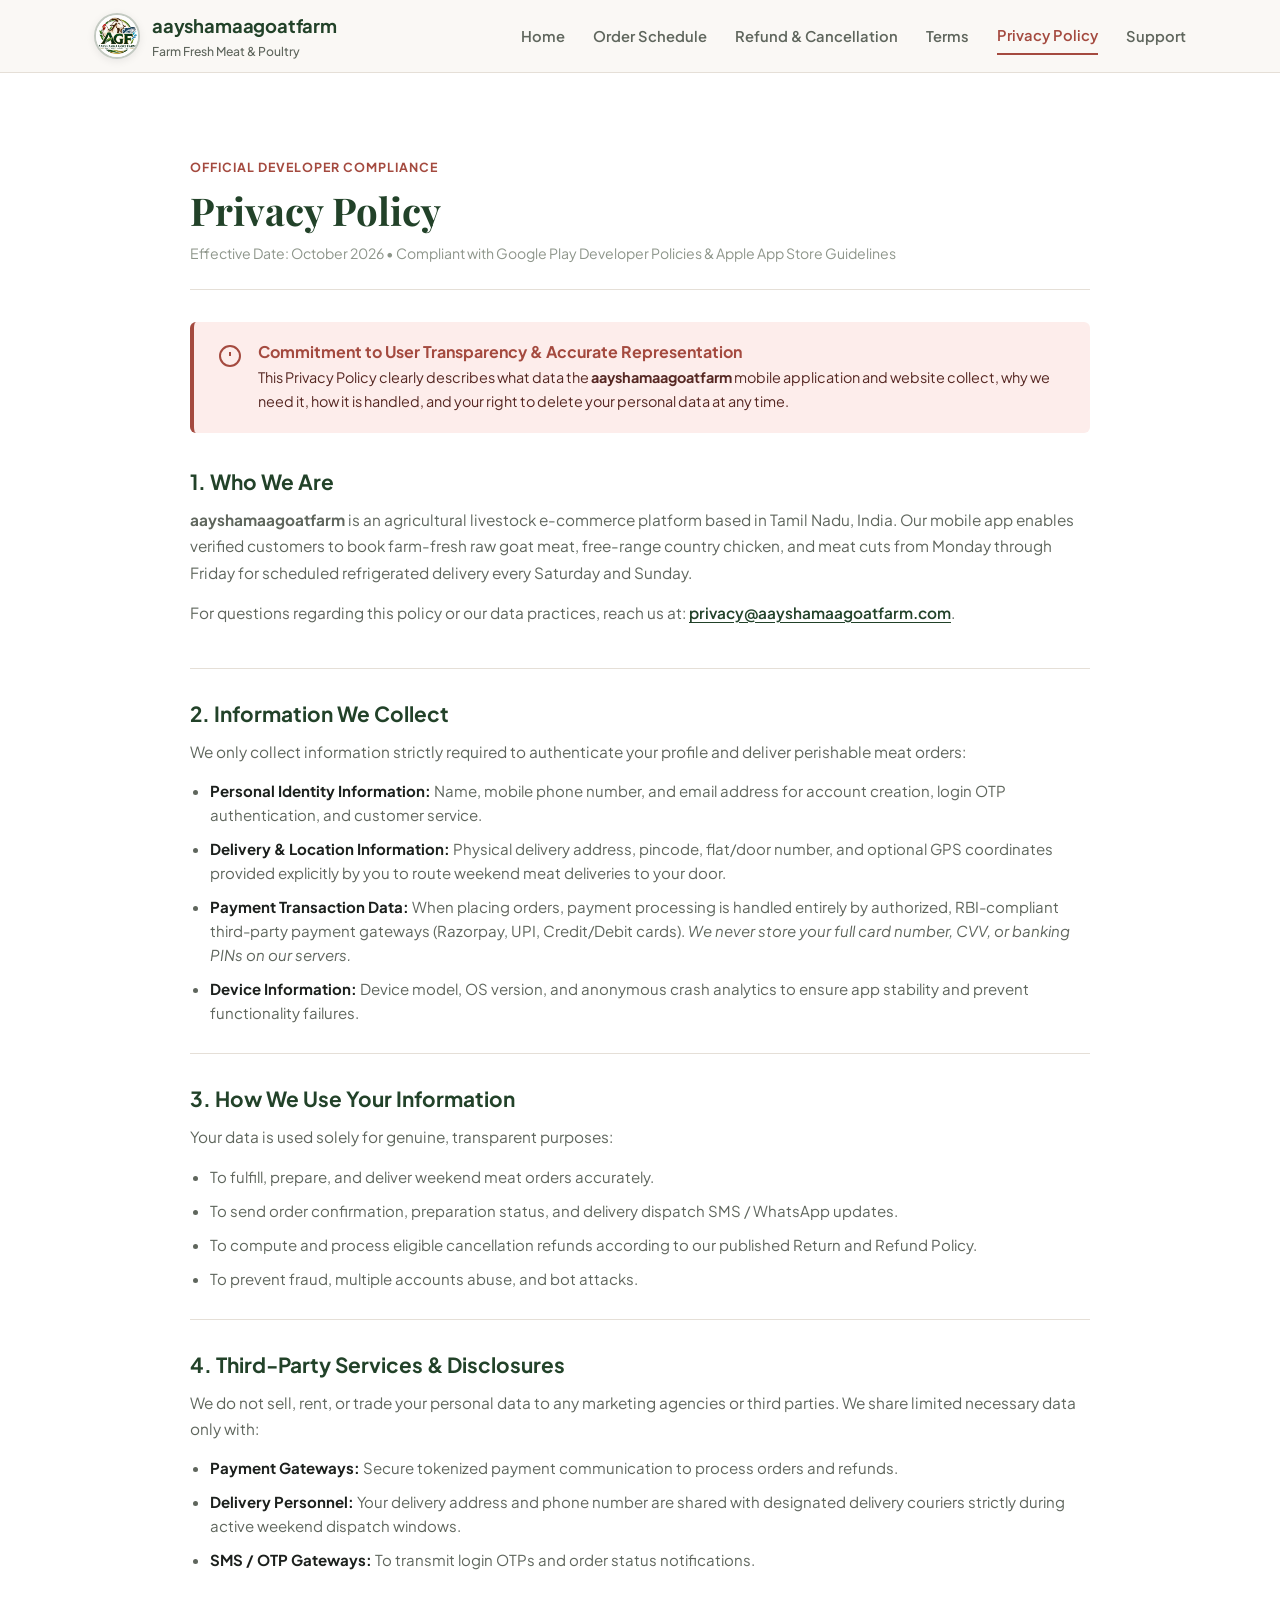
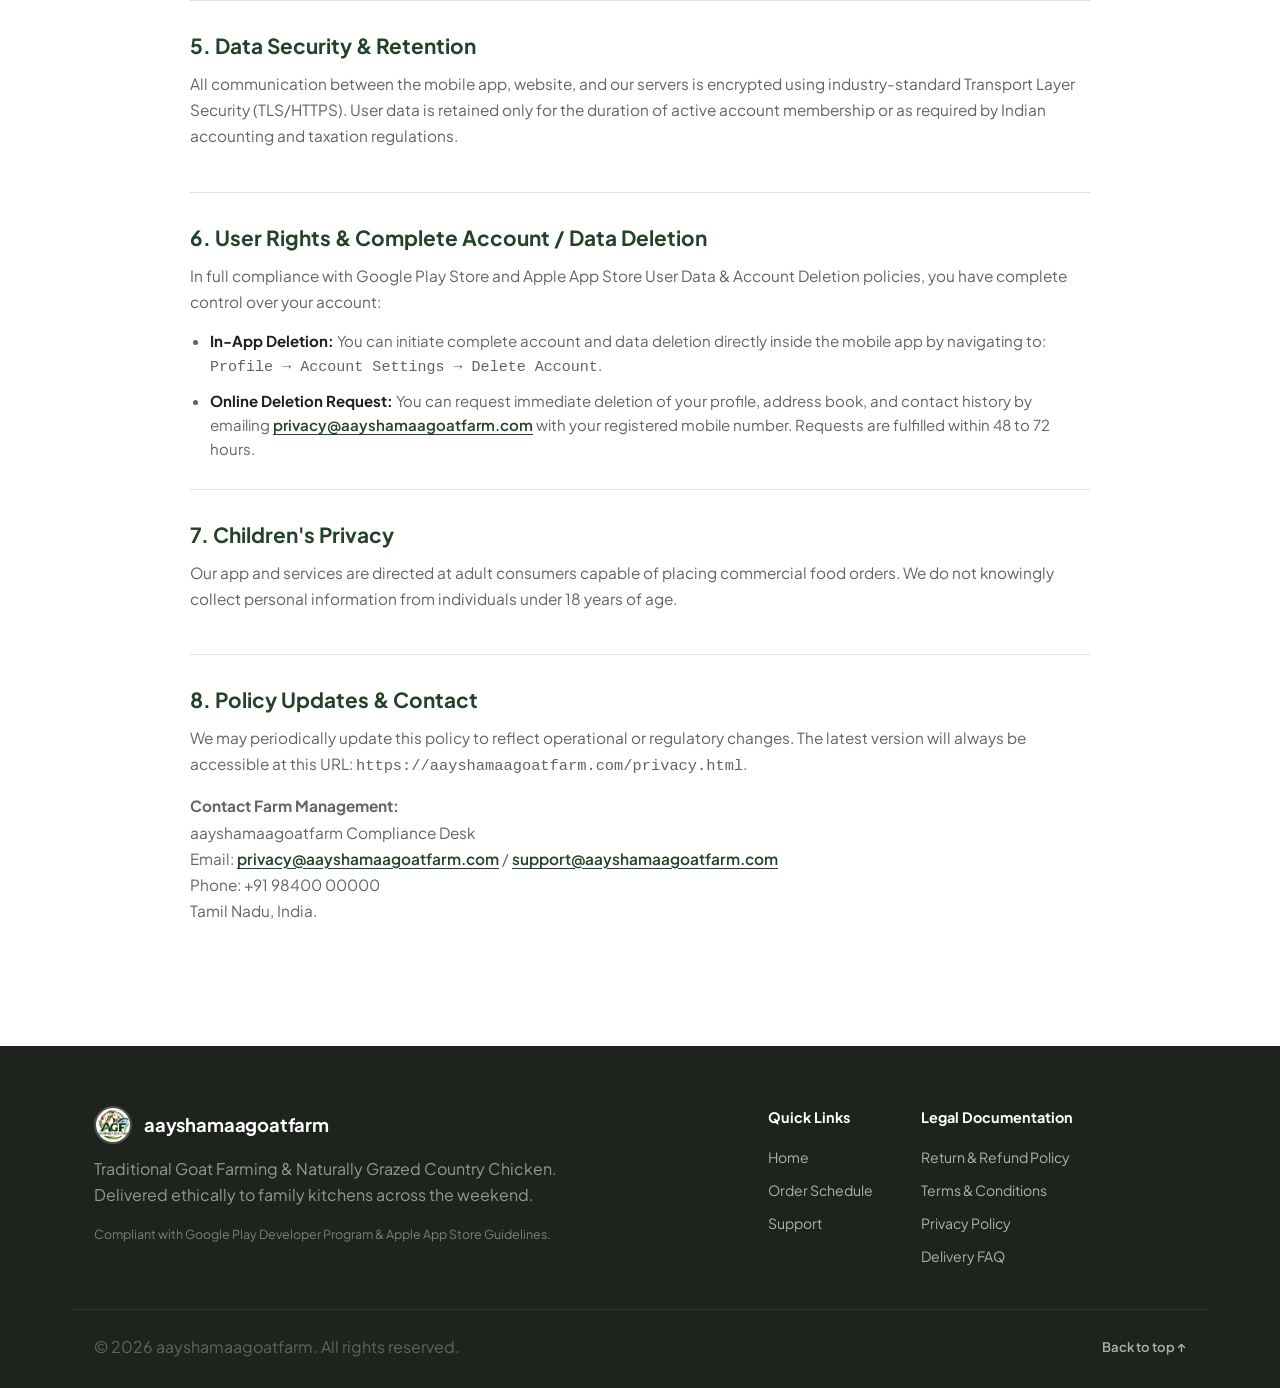
==== privacy.html @ 4d1e523d "Add compliant Privacy Policy page and in-app account deletion terms for Google Play & App Store" ====
<!DOCTYPE html>
<html lang="en">
<head>
  <meta charset="UTF-8">
  <meta name="viewport" content="width=device-width, initial-scale=1.0">
  <title>Privacy Policy | aayshamaagoatfarm</title>
  <meta name="description" content="Official Privacy Policy for aayshamaagoatfarm mobile application and website, fully compliant with Google Play Store & Apple App Store developer program policies.">
  <link rel="preconnect" href="https://fonts.googleapis.com">
  <link rel="preconnect" href="https://fonts.gstatic.com" crossorigin>
  <link href="https://fonts.googleapis.com/css2?family=Plus+Jakarta+Sans:wght@400;500;600;700&family=Playfair+Display:ital,wght@0,600;0,700;1,400&family=JetBrains+Mono:wght@400;500&display=swap" rel="stylesheet">
  <link rel="icon" type="image/png" href="logo.png">
  <link rel="apple-touch-icon" href="logo.png">
  <link rel="stylesheet" href="style.css">
</head>
<body>

  <!-- Navigation -->
  <header class="site-header" id="site-header">
    <div class="container header-wrap">
      <a href="index.html#hero" class="brand">
        <img src="logo.png" alt="aayshamaagoatfarm Logo" class="brand-logo-img">
        <div class="brand-text">
          <span class="brand-title">aayshamaagoatfarm</span>
          <span class="brand-sub">Farm Fresh Meat &amp; Poultry</span>
        </div>
      </a>

      <nav class="nav-links" id="nav-links">
        <a href="index.html#hero" class="nav-link">Home</a>
        <a href="index.html#order-schedule" class="nav-link">Order Schedule</a>
        <a href="index.html#refund-policy" class="nav-link">Refund &amp; Cancellation</a>
        <a href="index.html#terms" class="nav-link">Terms</a>
        <a href="privacy.html" class="nav-link highlight-link">Privacy Policy</a>
        <a href="index.html#contact" class="nav-link">Support</a>
      </nav>

      <button class="mobile-toggle" id="mobile-toggle" aria-label="Toggle Navigation Menu">
        <span></span>
        <span></span>
        <span></span>
      </button>
    </div>
  </header>

  <main>
    <section class="section policy-section">
      <div class="container">
        <div class="policy-wrapper">
          <div class="policy-header">
            <div class="policy-tag">Official Developer Compliance</div>
            <h2>Privacy Policy</h2>
            <p class="effective-date">Effective Date: October 2026 &bull; Compliant with Google Play Developer Policies &amp; Apple App Store Guidelines</p>
          </div>

          <div class="policy-callout">
            <div class="callout-icon">
              <svg width="24" height="24" viewBox="0 0 24 24" fill="none" stroke="currentColor" stroke-width="2"><circle cx="12" cy="12" r="10"/><line x1="12" y1="8" x2="12" y2="12"/><line x1="12" y1="16" x2="12.01" y2="16"/></svg>
            </div>
            <div class="callout-text">
              <h4>Commitment to User Transparency &amp; Accurate Representation</h4>
              <p>This Privacy Policy clearly describes what data the <strong>aayshamaagoatfarm</strong> mobile application and website collect, why we need it, how it is handled, and your right to delete your personal data at any time.</p>
            </div>
          </div>

          <div class="policy-blocks">
            
            <div class="policy-block">
              <h3>1. Who We Are</h3>
              <p><strong>aayshamaagoatfarm</strong> is an agricultural livestock e-commerce platform based in Tamil Nadu, India. Our mobile app enables verified customers to book farm-fresh raw goat meat, free-range country chicken, and meat cuts from Monday through Friday for scheduled refrigerated delivery every Saturday and Sunday.</p>
              <p>For questions regarding this policy or our data practices, reach us at: <a href="mailto:privacy@aayshamaagoatfarm.com" class="text-link">privacy@aayshamaagoatfarm.com</a>.</p>
            </div>

            <div class="policy-block">
              <h3>2. Information We Collect</h3>
              <p>We only collect information strictly required to authenticate your profile and deliver perishable meat orders:</p>
              <ul>
                <li><strong>Personal Identity Information:</strong> Name, mobile phone number, and email address for account creation, login OTP authentication, and customer service.</li>
                <li><strong>Delivery &amp; Location Information:</strong> Physical delivery address, pincode, flat/door number, and optional GPS coordinates provided explicitly by you to route weekend meat deliveries to your door.</li>
                <li><strong>Payment Transaction Data:</strong> When placing orders, payment processing is handled entirely by authorized, RBI-compliant third-party payment gateways (Razorpay, UPI, Credit/Debit cards). <em>We never store your full card number, CVV, or banking PINs on our servers.</em></li>
                <li><strong>Device Information:</strong> Device model, OS version, and anonymous crash analytics to ensure app stability and prevent functionality failures.</li>
              </ul>
            </div>

            <div class="policy-block">
              <h3>3. How We Use Your Information</h3>
              <p>Your data is used solely for genuine, transparent purposes:</p>
              <ul>
                <li>To fulfill, prepare, and deliver weekend meat orders accurately.</li>
                <li>To send order confirmation, preparation status, and delivery dispatch SMS / WhatsApp updates.</li>
                <li>To compute and process eligible cancellation refunds according to our published Return and Refund Policy.</li>
                <li>To prevent fraud, multiple accounts abuse, and bot attacks.</li>
              </ul>
            </div>

            <div class="policy-block">
              <h3>4. Third-Party Services &amp; Disclosures</h3>
              <p>We do not sell, rent, or trade your personal data to any marketing agencies or third parties. We share limited necessary data only with:</p>
              <ul>
                <li><strong>Payment Gateways:</strong> Secure tokenized payment communication to process orders and refunds.</li>
                <li><strong>Delivery Personnel:</strong> Your delivery address and phone number are shared with designated delivery couriers strictly during active weekend dispatch windows.</li>
                <li><strong>SMS / OTP Gateways:</strong> To transmit login OTPs and order status notifications.</li>
              </ul>
            </div>

            <div class="policy-block">
              <h3>5. Data Security &amp; Retention</h3>
              <p>All communication between the mobile app, website, and our servers is encrypted using industry-standard Transport Layer Security (TLS/HTTPS). User data is retained only for the duration of active account membership or as required by Indian accounting and taxation regulations.</p>
            </div>

            <div class="policy-block highlight-block">
              <h3>6. User Rights &amp; Complete Account / Data Deletion</h3>
              <p>In full compliance with Google Play Store and Apple App Store User Data &amp; Account Deletion policies, you have complete control over your account:</p>
              <ul>
                <li><strong>In-App Deletion:</strong> You can initiate complete account and data deletion directly inside the mobile app by navigating to: <code>Profile &rarr; Account Settings &rarr; Delete Account</code>.</li>
                <li><strong>Online Deletion Request:</strong> You can request immediate deletion of your profile, address book, and contact history by emailing <a href="mailto:privacy@aayshamaagoatfarm.com" class="text-link">privacy@aayshamaagoatfarm.com</a> with your registered mobile number. Requests are fulfilled within 48 to 72 hours.</li>
              </ul>
            </div>

            <div class="policy-block">
              <h3>7. Children's Privacy</h3>
              <p>Our app and services are directed at adult consumers capable of placing commercial food orders. We do not knowingly collect personal information from individuals under 18 years of age.</p>
            </div>

            <div class="policy-block">
              <h3>8. Policy Updates &amp; Contact</h3>
              <p>We may periodically update this policy to reflect operational or regulatory changes. The latest version will always be accessible at this URL: <code>https://aayshamaagoatfarm.com/privacy.html</code>.</p>
              <p><strong>Contact Farm Management:</strong><br>
              aayshamaagoatfarm Compliance Desk<br>
              Email: <a href="mailto:privacy@aayshamaagoatfarm.com" class="text-link">privacy@aayshamaagoatfarm.com</a> / <a href="mailto:support@aayshamaagoatfarm.com" class="text-link">support@aayshamaagoatfarm.com</a><br>
              Phone: +91 98400 00000<br>
              Tamil Nadu, India.
              </p>
            </div>

          </div>
        </div>
      </div>
    </section>
  </main>

  <!-- Footer -->
  <footer class="site-footer">
    <div class="container footer-content">
      <div class="footer-left">
        <div class="footer-brand-wrap">
          <img src="logo.png" alt="aayshamaagoatfarm Logo" class="footer-logo-img">
          <div class="brand-title text-white">aayshamaagoatfarm</div>
        </div>
        <p class="footer-desc">Traditional Goat Farming & Naturally Grazed Country Chicken. Delivered ethically to family kitchens across the weekend.</p>
        <div class="compliance-text">
          <span>Compliant with Google Play Developer Program &amp; Apple App Store Guidelines.</span>
        </div>
      </div>

      <div class="footer-links">
        <div class="footer-col">
          <strong>Quick Links</strong>
          <a href="index.html#hero">Home</a>
          <a href="index.html#order-schedule">Order Schedule</a>
          <a href="index.html#contact">Support</a>
        </div>

        <div class="footer-col">
          <strong>Legal Documentation</strong>
          <a href="index.html#refund-policy">Return &amp; Refund Policy</a>
          <a href="index.html#terms">Terms &amp; Conditions</a>
          <a href="privacy.html">Privacy Policy</a>
          <a href="index.html#faq">Delivery FAQ</a>
        </div>
      </div>
    </div>

    <div class="container footer-bottom">
      <p>&copy; <span id="currentYear"></span> aayshamaagoatfarm. All rights reserved.</p>
      <a href="#site-header" class="back-to-top">Back to top &uarr;</a>
    </div>
  </footer>

  <script src="script.js"></script>
</body>
</html>
---- style.css ----
/* 
  aayshamaagoatfarm - Design System & Styles
  Earthy, artisanal, high-trust agrarian aesthetic.
  No generic AI neon/futuristic gradients.
*/

:root {
  /* Color Palette: Warm Organic Earth & Pastoral Greens */
  --color-bg: #FAF8F5;              /* Creamy eggshell white background */
  --color-surface: #FFFFFF;         /* Clean white card surface */
  --color-surface-soft: #F4EFEA;    /* Soft beige / stone */
  --color-surface-dark: #1E231D;    /* Deep pasture charcoal */
  --color-forest: #224229;          /* Deep pasture green */
  --color-forest-hover: #18331E;
  --color-sage: #506953;            /* Subdued earthy sage */
  --color-terracotta: #A44A3F;      /* Rich terracotta / earthen clay */
  --color-ochre: #C07D2B;           /* Warm harvest amber */
  --color-ochre-light: #FDF6EC;     /* Light amber tint */
  --color-alert-bg: #FDEDEB;        /* Light terracotta alert tint */
  
  --color-text-main: #1C201D;       /* High-contrast readable charcoal */
  --color-text-muted: #5F665D;      /* Slate greenish-gray text */
  --color-text-light: #8E968B;
  --color-border: #E5DFD7;          /* Gentle natural border */
  --color-border-focus: #224229;

  /* Typography */
  --font-body: 'Plus Jakarta Sans', system-ui, -apple-system, sans-serif;
  --font-serif: 'Playfair Display', Georgia, serif;
  --font-mono: 'JetBrains Mono', monospace;

  /* Radii & Shadows */
  --radius-sm: 6px;
  --radius-md: 10px;
  --radius-lg: 16px;
  --radius-pill: 9999px;

  --shadow-subtle: 0 1px 3px rgba(34, 40, 32, 0.05);
  --shadow-card: 0 4px 16px rgba(30, 35, 29, 0.06);
  --shadow-hover: 0 12px 28px rgba(30, 35, 29, 0.1);

  --transition-smooth: all 0.25s cubic-bezier(0.16, 1, 0.3, 1);
}

/* Reset & Box Sizing */
*, *::before, *::after {
  box-sizing: border-box;
  margin: 0;
  padding: 0;
}

html {
  scroll-behavior: smooth;
  scroll-padding-top: 80px;
}

body {
  font-family: var(--font-body);
  background-color: var(--color-bg);
  color: var(--color-text-main);
  line-height: 1.65;
  -webkit-font-smoothing: antialiased;
  -moz-osx-font-smoothing: grayscale;
}

/* Base Elements */
h1, h2, h3, h4 {
  color: var(--color-text-main);
  font-weight: 700;
  line-height: 1.25;
}

p {
  color: var(--color-text-muted);
  font-size: 1rem;
}

a {
  color: inherit;
  text-decoration: none;
  transition: var(--transition-smooth);
}

.container {
  max-width: 1140px;
  margin: 0 auto;
  padding: 0 24px;
}

/* Top Announcement Bar */
.top-bar {
  background-color: var(--color-forest);
  color: #EDF3EE;
  font-size: 0.85rem;
  padding: 9px 0;
  border-bottom: 1px solid rgba(255, 255, 255, 0.08);
}

.top-bar-content {
  display: flex;
  align-items: center;
  justify-content: center;
  gap: 12px;
  flex-wrap: wrap;
  text-align: center;
}

.top-bar .badge {
  background-color: var(--color-terracotta);
  color: #FFFFFF;
  font-size: 0.72rem;
  font-weight: 700;
  text-transform: uppercase;
  letter-spacing: 0.05em;
  padding: 2px 8px;
  border-radius: var(--radius-pill);
}

.top-link {
  color: #A3D8B0;
  font-weight: 600;
  text-decoration: underline;
  text-underline-offset: 3px;
}

.top-link:hover {
  color: #FFFFFF;
}

/* Header */
.site-header {
  position: sticky;
  top: 0;
  z-index: 1000;
  background-color: rgba(250, 248, 245, 0.94);
  backdrop-filter: blur(10px);
  border-bottom: 1px solid var(--color-border);
  transition: var(--transition-smooth);
}

.header-wrap {
  display: flex;
  align-items: center;
  justify-content: space-between;
  height: 72px;
}

.brand {
  display: flex;
  align-items: center;
  gap: 12px;
}

.brand-logo-img {
  width: 46px;
  height: 46px;
  border-radius: 50%;
  object-fit: cover;
  border: 2px solid rgba(34, 66, 41, 0.25);
  box-shadow: 0 2px 8px rgba(0, 0, 0, 0.08);
  transition: var(--transition-smooth);
}

.brand:hover .brand-logo-img {
  transform: scale(1.05);
  border-color: var(--color-forest);
}

.brand-symbol {
  width: 42px;
  height: 42px;
  background-color: var(--color-forest);
  color: #FAF8F5;
  border-radius: var(--radius-md);
  display: flex;
  align-items: center;
  justify-content: center;
}

.brand-text {
  display: flex;
  flex-direction: column;
}

.brand-title {
  font-weight: 700;
  font-size: 1.15rem;
  color: var(--color-forest);
  letter-spacing: -0.01em;
}

.brand-sub {
  font-size: 0.76rem;
  color: var(--color-text-muted);
  font-weight: 500;
}

.nav-links {
  display: flex;
  align-items: center;
  gap: 28px;
}

.nav-link {
  font-size: 0.92rem;
  font-weight: 600;
  color: var(--color-text-muted);
  padding: 6px 0;
  position: relative;
}

.nav-link:hover {
  color: var(--color-forest);
}

.nav-link.highlight-link {
  color: var(--color-terracotta);
  border-bottom: 2px solid var(--color-terracotta);
}

.mobile-toggle {
  display: none;
  background: none;
  border: none;
  cursor: pointer;
  flex-direction: column;
  gap: 5px;
  padding: 6px;
}

.mobile-toggle span {
  width: 22px;
  height: 2px;
  background-color: var(--color-text-main);
  transition: var(--transition-smooth);
}

/* Buttons */
.btn {
  display: inline-flex;
  align-items: center;
  gap: 8px;
  padding: 12px 22px;
  border-radius: var(--radius-md);
  font-size: 0.95rem;
  font-weight: 600;
  cursor: pointer;
  transition: var(--transition-smooth);
  border: 1px solid transparent;
}

.btn-primary {
  background-color: var(--color-forest);
  color: #FFFFFF;
}

.btn-primary:hover {
  background-color: var(--color-forest-hover);
  transform: translateY(-1px);
  box-shadow: 0 4px 12px rgba(34, 66, 41, 0.2);
}

.btn-outline {
  background-color: transparent;
  border-color: var(--color-border);
  color: var(--color-text-main);
}

.btn-outline:hover {
  background-color: var(--color-surface);
  border-color: var(--color-forest);
}

.btn-block {
  width: 100%;
  justify-content: center;
}

/* Hero Section */
.hero {
  padding: 64px 0 72px;
  border-bottom: 1px solid var(--color-border);
  background: radial-gradient(circle at 100% 0%, rgba(34, 66, 41, 0.05) 0%, transparent 60%);
}

.hero-layout {
  display: grid;
  grid-template-columns: 1.15fr 0.85fr;
  gap: 48px;
  align-items: center;
}

.pill-tag {
  display: inline-flex;
  align-items: center;
  gap: 8px;
  padding: 5px 14px;
  background-color: var(--color-surface-soft);
  border: 1px solid var(--color-border);
  border-radius: var(--radius-pill);
  font-size: 0.82rem;
  font-weight: 600;
  color: var(--color-forest);
  margin-bottom: 20px;
}

.pill-tag .dot {
  width: 7px;
  height: 7px;
  background-color: var(--color-forest);
  border-radius: 50%;
}

.hero-text h1 {
  font-size: 2.85rem;
  font-family: var(--font-serif);
  line-height: 1.18;
  color: var(--color-forest);
  margin-bottom: 20px;
  letter-spacing: -0.02em;
}

.hero-desc {
  font-size: 1.1rem;
  color: var(--color-text-muted);
  margin-bottom: 32px;
  max-width: 580px;
}

.hero-actions {
  display: flex;
  gap: 16px;
  flex-wrap: wrap;
  margin-bottom: 36px;
}

.compliance-badges {
  display: flex;
  gap: 20px;
  flex-wrap: wrap;
  padding-top: 20px;
  border-top: 1px solid var(--color-border);
}

.c-badge {
  display: flex;
  align-items: center;
  gap: 7px;
  font-size: 0.85rem;
  font-weight: 600;
  color: var(--color-text-muted);
}

.c-badge svg {
  color: var(--color-forest);
}

/* Glass & Summary Card in Hero / Section 2 */
.summary-card,
.hero-showcase-card,
.full-schedule-card {
  background-color: var(--color-surface);
  border: 1px solid var(--color-border);
  border-radius: var(--radius-lg);
  padding: 32px;
  box-shadow: var(--shadow-card);
  transition: var(--transition-smooth);
}

.summary-card:hover,
.hero-showcase-card:hover,
.full-schedule-card:hover {
  box-shadow: var(--shadow-hover);
}

/* Hero Showcase Card */
.hero-showcase-card {
  position: relative;
  overflow: hidden;
  background: linear-gradient(145deg, #FFFFFF 0%, #F9F7F3 100%);
  border: 1px solid rgba(34, 66, 41, 0.15);
  text-align: center;
}

.hero-logo-display {
  display: flex;
  justify-content: center;
  align-items: center;
  margin-bottom: 16px;
}

.showcase-logo-img {
  width: 140px;
  height: 140px;
  border-radius: 50%;
  object-fit: cover;
  box-shadow: 0 10px 24px rgba(34, 66, 41, 0.15);
  border: 4px solid #FFFFFF;
  transition: var(--transition-smooth);
}

.showcase-logo-img:hover {
  transform: scale(1.04) rotate(1deg);
  box-shadow: 0 14px 30px rgba(34, 66, 41, 0.22);
}

.showcase-badge {
  display: inline-flex;
  align-items: center;
  gap: 8px;
  background-color: #EBF3ED;
  color: var(--color-forest);
  padding: 6px 14px;
  border-radius: var(--radius-pill);
  font-size: 0.82rem;
  font-weight: 700;
  margin-bottom: 18px;
}

.hero-showcase-card h3 {
  font-size: 1.35rem;
  color: var(--color-forest);
  margin-bottom: 12px;
  font-family: var(--font-serif);
}

.showcase-text {
  font-size: 0.94rem;
  color: var(--color-text-muted);
  line-height: 1.6;
  margin-bottom: 24px;
}

.showcase-stats {
  display: grid;
  grid-template-columns: repeat(3, 1fr);
  gap: 12px;
  margin-bottom: 22px;
  padding: 16px 0;
  border-top: 1px solid var(--color-border);
  border-bottom: 1px solid var(--color-border);
}

.s-stat {
  display: flex;
  flex-direction: column;
  gap: 4px;
}

.s-stat strong {
  font-size: 1.15rem;
  color: var(--color-forest);
  font-family: var(--font-serif);
}

.s-stat span {
  font-size: 0.74rem;
  color: var(--color-text-muted);
  font-weight: 600;
  line-height: 1.3;
}

.showcase-highlight {
  display: flex;
  align-items: center;
  gap: 10px;
  font-size: 0.82rem;
  color: var(--color-ochre);
  font-weight: 600;
}

.highlight-dot {
  width: 8px;
  height: 8px;
  border-radius: 50%;
  background-color: var(--color-ochre);
  box-shadow: 0 0 0 3px rgba(192, 125, 43, 0.25);
}

/* Schedule Showcase Section (Section 2) */
.schedule-showcase-section {
  background-color: #F8F5F0;
  border-bottom: 1px solid var(--color-border);
  padding: 72px 0;
}

.schedule-timeline-container {
  max-width: 720px;
  margin: 0 auto;
}

.full-schedule-card {
  padding: 36px 40px;
}

.expanded-timeline .t-item {
  grid-template-columns: 120px 1fr;
  gap: 20px;
}

.expanded-timeline .t-body strong {
  font-size: 1rem;
}

.expanded-timeline .t-body p {
  font-size: 0.88rem;
}

.text-link {
  color: var(--color-forest);
  font-weight: 600;
  text-decoration: underline;
  text-underline-offset: 3px;
}

.text-link:hover {
  color: var(--color-terracotta);
}

.card-header {
  display: flex;
  align-items: center;
  gap: 10px;
  margin-bottom: 24px;
  padding-bottom: 14px;
  border-bottom: 1px solid var(--color-border);
}

.farm-indicator {
  width: 10px;
  height: 10px;
  background-color: var(--color-ochre);
  border-radius: 50%;
  box-shadow: 0 0 0 3px rgba(192, 125, 43, 0.2);
}

.card-header h3 {
  font-size: 1.15rem;
  font-weight: 700;
  color: var(--color-forest);
}

.timeline-quick {
  display: flex;
  flex-direction: column;
  gap: 20px;
}

.t-item {
  display: grid;
  grid-template-columns: 105px 1fr;
  gap: 16px;
  align-items: start;
}

.t-marker {
  font-size: 0.8rem;
  font-weight: 700;
  padding: 4px 8px;
  border-radius: var(--radius-sm);
  background-color: var(--color-surface-soft);
  text-align: center;
  color: var(--color-text-main);
  border: 1px solid var(--color-border);
}

.t-item.warn .t-marker {
  background-color: #F7EFE2;
  color: #8C5815;
  border-color: #E2CFB4;
}

.t-item.alert .t-marker {
  background-color: var(--color-alert-bg);
  color: var(--color-terracotta);
  border-color: #F0CBC5;
}

.t-item.success .t-marker {
  background-color: #E9F2EB;
  color: var(--color-forest);
  border-color: #C8E0CD;
}

.t-body strong {
  display: block;
  font-size: 0.92rem;
  color: var(--color-text-main);
  margin-bottom: 2px;
}

.t-body p {
  font-size: 0.82rem;
  line-height: 1.4;
  color: var(--color-text-muted);
}

.card-footer-note {
  margin-top: 24px;
  padding-top: 14px;
  border-top: 1px dashed var(--color-border);
  font-size: 0.78rem;
  color: var(--color-text-light);
  text-align: center;
}

/* Standard Section Layouts */
.section {
  padding: 80px 0;
}

.section-title-wrap {
  text-align: center;
  max-width: 680px;
  margin: 0 auto 52px;
}

.sub-heading {
  display: block;
  text-transform: uppercase;
  font-size: 0.78rem;
  letter-spacing: 0.1em;
  font-weight: 700;
  color: var(--color-ochre);
  margin-bottom: 8px;
}

.section-title-wrap h2 {
  font-size: 2.2rem;
  color: var(--color-forest);
  margin-bottom: 12px;
  font-family: var(--font-serif);
}

.section-sub {
  font-size: 1.05rem;
  color: var(--color-text-muted);
}

/* About / Features Grid */
.features-grid {
  display: grid;
  grid-template-columns: repeat(3, 1fr);
  gap: 28px;
}

.feature-card {
  background-color: var(--color-surface);
  border: 1px solid var(--color-border);
  border-radius: var(--radius-md);
  padding: 32px 24px;
  transition: var(--transition-smooth);
}

.feature-card:hover {
  transform: translateY(-4px);
  border-color: var(--color-forest);
  box-shadow: var(--shadow-card);
}

.feature-icon {
  width: 48px;
  height: 48px;
  background-color: var(--color-surface-soft);
  color: var(--color-forest);
  border-radius: var(--radius-md);
  display: flex;
  align-items: center;
  justify-content: center;
  margin-bottom: 20px;
}

.feature-card h3 {
  font-size: 1.18rem;
  margin-bottom: 10px;
  color: var(--color-forest);
}

.feature-card p {
  font-size: 0.92rem;
  line-height: 1.6;
}

/* Schedule Track Component */
.schedule-section {
  background-color: var(--color-surface-soft);
  border-top: 1px solid var(--color-border);
  border-bottom: 1px solid var(--color-border);
}

.schedule-track {
  display: grid;
  grid-template-columns: repeat(3, 1fr);
  gap: 24px;
}

.day-card {
  background-color: var(--color-surface);
  border: 1px solid var(--color-border);
  border-radius: var(--radius-md);
  padding: 28px;
  display: flex;
  flex-direction: column;
  position: relative;
  transition: var(--transition-smooth);
}

.day-card:hover {
  box-shadow: var(--shadow-card);
}

.day-card.highlight-border {
  border: 2px solid var(--color-ochre);
}

.day-badge {
  display: inline-block;
  align-self: flex-start;
  padding: 4px 10px;
  background-color: var(--color-surface-soft);
  color: var(--color-forest);
  font-size: 0.78rem;
  font-weight: 700;
  border-radius: var(--radius-sm);
  margin-bottom: 16px;
}

.day-badge.warning-bg {
  background-color: #FDF3E7;
  color: var(--color-ochre);
}

.day-badge.success-bg {
  background-color: #E8F4EB;
  color: var(--color-forest);
}

.day-card h4 {
  font-size: 1.15rem;
  color: var(--color-forest);
  margin-bottom: 10px;
}

.day-card p {
  font-size: 0.92rem;
  margin-bottom: 24px;
  flex-grow: 1;
}

.status-pill {
  font-size: 0.78rem;
  font-weight: 700;
  padding: 6px 12px;
  border-radius: var(--radius-pill);
  text-align: center;
}

.status-ok {
  background-color: #EBF5EE;
  color: #266938;
}

.status-warn {
  background-color: #FDF1EE;
  color: var(--color-terracotta);
}

.status-lock {
  background-color: #EEF1F0;
  color: var(--color-text-muted);
}

/* Policy Section (The Core Compliance Part) */
.policy-section {
  background-color: var(--color-surface);
}

.policy-wrapper {
  max-width: 900px;
  margin: 0 auto;
}

.policy-header {
  border-bottom: 1px solid var(--color-border);
  padding-bottom: 24px;
  margin-bottom: 32px;
}

.policy-tag {
  display: inline-block;
  font-size: 0.78rem;
  font-weight: 700;
  color: var(--color-terracotta);
  text-transform: uppercase;
  letter-spacing: 0.08em;
  margin-bottom: 8px;
}

.policy-header h2 {
  font-size: 2.4rem;
  color: var(--color-forest);
  font-family: var(--font-serif);
  margin-bottom: 8px;
}

.effective-date {
  font-size: 0.88rem;
  color: var(--color-text-light);
}

/* Callout Box */
.policy-callout {
  display: flex;
  gap: 16px;
  background-color: var(--color-alert-bg);
  border-left: 4px solid var(--color-terracotta);
  border-radius: var(--radius-sm);
  padding: 20px 24px;
  margin-bottom: 36px;
}

.callout-icon {
  color: var(--color-terracotta);
  flex-shrink: 0;
  margin-top: 2px;
}

.callout-text h4 {
  font-size: 1rem;
  color: var(--color-terracotta);
  margin-bottom: 4px;
}

.callout-text p {
  font-size: 0.9rem;
  color: #552722;
  margin: 0;
}

/* Policy Blocks */
.policy-blocks {
  display: flex;
  flex-direction: column;
  gap: 32px;
}

.policy-block {
  padding-bottom: 28px;
  border-bottom: 1px solid var(--color-border);
}

.policy-block:last-child {
  border-bottom: none;
}

.policy-block h3 {
  font-size: 1.3rem;
  color: var(--color-forest);
  margin-bottom: 12px;
}

.policy-block p {
  font-size: 0.96rem;
  line-height: 1.7;
  margin-bottom: 14px;
}

.policy-block ul {
  padding-left: 20px;
  display: flex;
  flex-direction: column;
  gap: 10px;
  margin-top: 10px;
}

.policy-block li {
  font-size: 0.94rem;
  color: var(--color-text-muted);
  line-height: 1.6;
}

.policy-block li strong {
  color: var(--color-text-main);
}

/* Table Style */
.table-responsive {
  overflow-x: auto;
  margin: 20px 0;
  border-radius: var(--radius-md);
  border: 1px solid var(--color-border);
}

.policy-table {
  width: 100%;
  border-collapse: collapse;
  text-align: left;
  font-size: 0.92rem;
  background-color: var(--color-surface);
}

.policy-table th {
  background-color: var(--color-surface-soft);
  color: var(--color-forest);
  font-weight: 700;
  padding: 14px 18px;
  border-bottom: 1px solid var(--color-border);
}

.policy-table td {
  padding: 16px 18px;
  border-bottom: 1px solid var(--color-border);
  vertical-align: top;
  line-height: 1.5;
}

.policy-table tr:last-child td {
  border-bottom: none;
}

.text-muted {
  font-size: 0.8rem;
  color: var(--color-text-light);
}

.tag-refund {
  display: inline-block;
  padding: 4px 10px;
  border-radius: var(--radius-sm);
  font-weight: 700;
  font-size: 0.82rem;
}

.tag-full {
  background-color: #E8F5EB;
  color: #1F6932;
}

.tag-half {
  background-color: #FFF2E0;
  color: #A35A00;
}

.tag-none {
  background-color: #FEECEB;
  color: #A62F24;
}

/* Terms Grid */
.terms-section {
  background-color: var(--color-bg);
  border-top: 1px solid var(--color-border);
}

.terms-grid {
  display: grid;
  grid-template-columns: repeat(2, 1fr);
  gap: 24px;
}

.term-card {
  background-color: var(--color-surface);
  border: 1px solid var(--color-border);
  border-radius: var(--radius-md);
  padding: 26px;
  transition: var(--transition-smooth);
}

.term-card:hover {
  border-color: var(--color-forest);
}

.term-card h4 {
  font-size: 1.05rem;
  color: var(--color-forest);
  margin-bottom: 10px;
}

.term-card p {
  font-size: 0.9rem;
  line-height: 1.6;
}

/* Accordion FAQ */
.faq-section {
  background-color: var(--color-surface-soft);
  border-top: 1px solid var(--color-border);
}

.faq-accordion {
  max-width: 800px;
  margin: 0 auto;
  display: flex;
  flex-direction: column;
  gap: 12px;
}

.faq-item {
  background-color: var(--color-surface);
  border: 1px solid var(--color-border);
  border-radius: var(--radius-md);
  overflow: hidden;
  transition: var(--transition-smooth);
}

.faq-question {
  width: 100%;
  text-align: left;
  background: none;
  border: none;
  padding: 20px 24px;
  display: flex;
  justify-content: space-between;
  align-items: center;
  font-size: 1.02rem;
  font-weight: 600;
  color: var(--color-text-main);
  cursor: pointer;
  transition: var(--transition-smooth);
}

.faq-question:hover {
  color: var(--color-forest);
}

.faq-icon {
  font-size: 1.3rem;
  color: var(--color-text-light);
  line-height: 1;
  transition: transform 0.2s ease;
}

.faq-item.active .faq-icon {
  transform: rotate(45deg);
  color: var(--color-terracotta);
}

.faq-answer {
  max-height: 0;
  overflow: hidden;
  transition: max-height 0.3s ease-out;
  padding: 0 24px;
}

.faq-item.active .faq-answer {
  padding-bottom: 20px;
}

.faq-answer p {
  font-size: 0.92rem;
  line-height: 1.6;
}

/* Contact Section */
.contact-section {
  background-color: var(--color-bg);
}

.contact-card {
  background-color: var(--color-forest);
  border-radius: var(--radius-lg);
  padding: 50px;
  display: grid;
  grid-template-columns: 1fr 1fr;
  gap: 48px;
  color: #FFFFFF;
}

.text-white {
  color: #FFFFFF !important;
}

.contact-info h2 {
  color: #FFFFFF;
  font-family: var(--font-serif);
  font-size: 2.2rem;
  margin-bottom: 16px;
}

.contact-info p {
  color: #D3E0D6;
  font-size: 1rem;
  margin-bottom: 32px;
}

.contact-details {
  display: flex;
  flex-direction: column;
  gap: 20px;
}

.contact-row {
  display: flex;
  align-items: flex-start;
  gap: 14px;
}

.contact-row svg {
  color: #8FD8A4;
  margin-top: 3px;
  flex-shrink: 0;
}

.contact-row strong {
  display: block;
  font-size: 0.85rem;
  text-transform: uppercase;
  letter-spacing: 0.05em;
  color: #A6C7AD;
}

.contact-row span {
  font-size: 0.95rem;
  color: #FFFFFF;
}

/* Contact Form Box */
.contact-form-box {
  background-color: #FFFFFF;
  border-radius: var(--radius-md);
  padding: 32px;
  color: var(--color-text-main);
}

.contact-form-box h3 {
  font-size: 1.25rem;
  margin-bottom: 20px;
  color: var(--color-forest);
}

.form-group {
  margin-bottom: 16px;
}

.form-group label {
  display: block;
  font-size: 0.82rem;
  font-weight: 600;
  color: var(--color-text-main);
  margin-bottom: 6px;
}

.form-group input,
.form-group select,
.form-group textarea {
  width: 100%;
  padding: 10px 14px;
  border: 1px solid var(--color-border);
  border-radius: var(--radius-sm);
  font-family: inherit;
  font-size: 0.92rem;
  background-color: var(--color-bg);
  transition: var(--transition-smooth);
}

.form-group input:focus,
.form-group select:focus,
.form-group textarea:focus {
  outline: none;
  border-color: var(--color-forest);
  background-color: #FFFFFF;
}

/* Footer */
.site-footer {
  background-color: var(--color-surface-dark);
  color: #ACB3AA;
  padding: 60px 0 30px;
  font-size: 0.88rem;
}

.footer-content {
  display: grid;
  grid-template-columns: 1.5fr 1fr;
  gap: 48px;
  padding-bottom: 40px;
  border-bottom: 1px solid rgba(255, 255, 255, 0.08);
}

.footer-brand-wrap {
  display: flex;
  align-items: center;
  gap: 12px;
  margin-bottom: 8px;
}

.footer-logo-img {
  width: 38px;
  height: 38px;
  border-radius: 50%;
  object-fit: cover;
  border: 2px solid rgba(255, 255, 255, 0.2);
}

.footer-desc {
  color: #929A90;
  margin: 12px 0 16px;
  max-width: 480px;
}

.compliance-text {
  font-size: 0.78rem;
  color: #798277;
  max-width: 480px;
  line-height: 1.5;
}

.footer-links {
  display: flex;
  gap: 48px;
}

.footer-col {
  display: flex;
  flex-direction: column;
  gap: 10px;
}

.footer-col strong {
  color: #FFFFFF;
  font-size: 0.9rem;
  margin-bottom: 6px;
}

.footer-col a:hover {
  color: #FFFFFF;
}

.footer-bottom {
  display: flex;
  justify-content: space-between;
  align-items: center;
  padding-top: 24px;
  font-size: 0.82rem;
  color: #798277;
}

.back-to-top {
  color: #ACB3AA;
  font-weight: 600;
}

.back-to-top:hover {
  color: #FFFFFF;
}

/* Responsive Breakpoints */
@media (max-width: 992px) {
  .hero-layout {
    grid-template-columns: 1fr;
    gap: 40px;
  }

  .contact-card {
    grid-template-columns: 1fr;
    padding: 36px 24px;
  }

  .features-grid,
  .schedule-track {
    grid-template-columns: 1fr;
  }

  .terms-grid {
    grid-template-columns: 1fr;
  }

  .footer-content {
    grid-template-columns: 1fr;
    gap: 32px;
  }
}

@media (max-width: 768px) {
  .hero-text h1 {
    font-size: 2.2rem;
  }

  .mobile-toggle {
    display: flex;
  }

  .nav-links {
    position: absolute;
    top: 72px;
    left: 0;
    right: 0;
    background-color: var(--color-bg);
    border-bottom: 1px solid var(--color-border);
    flex-direction: column;
    padding: 24px;
    gap: 18px;
    display: none;
    box-shadow: 0 10px 20px rgba(0, 0, 0, 0.05);
  }

  .nav-links.active {
    display: flex;
  }

  .footer-bottom {
    flex-direction: column;
    gap: 14px;
    text-align: center;
  }
}
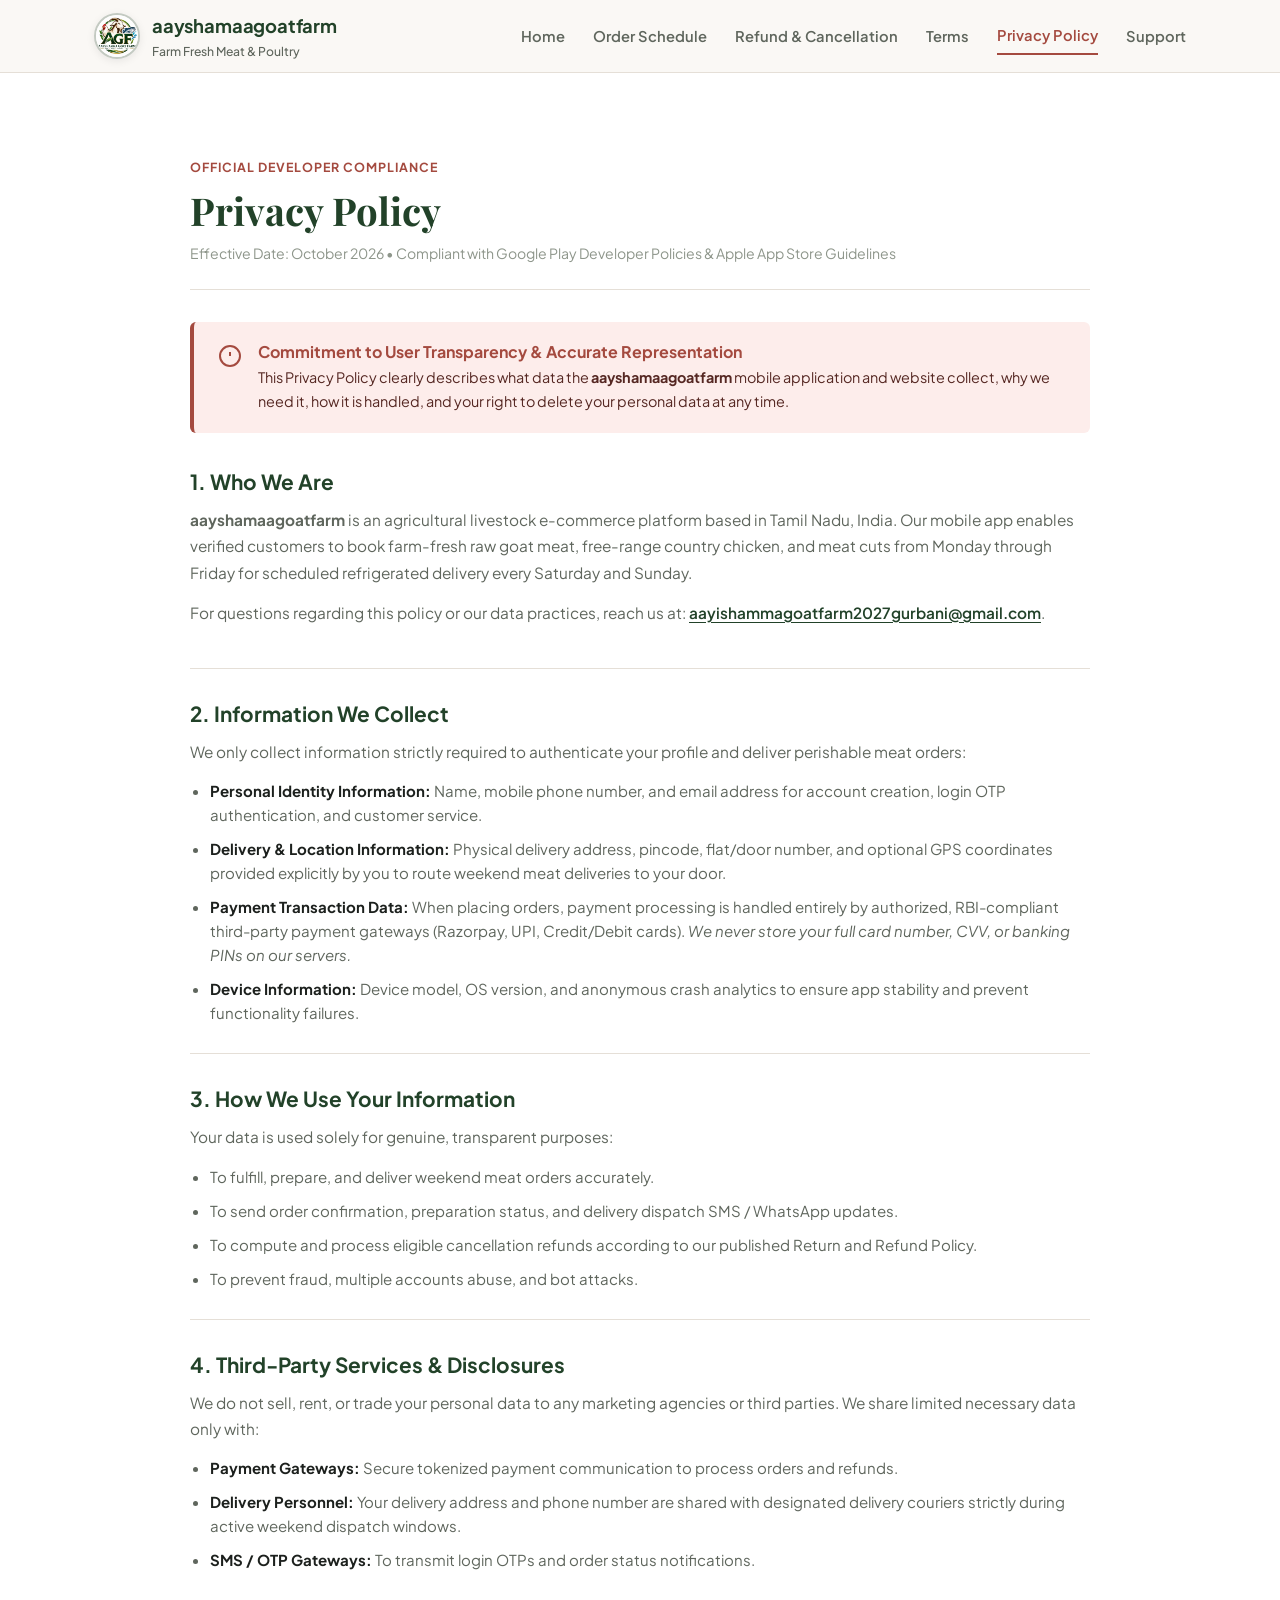
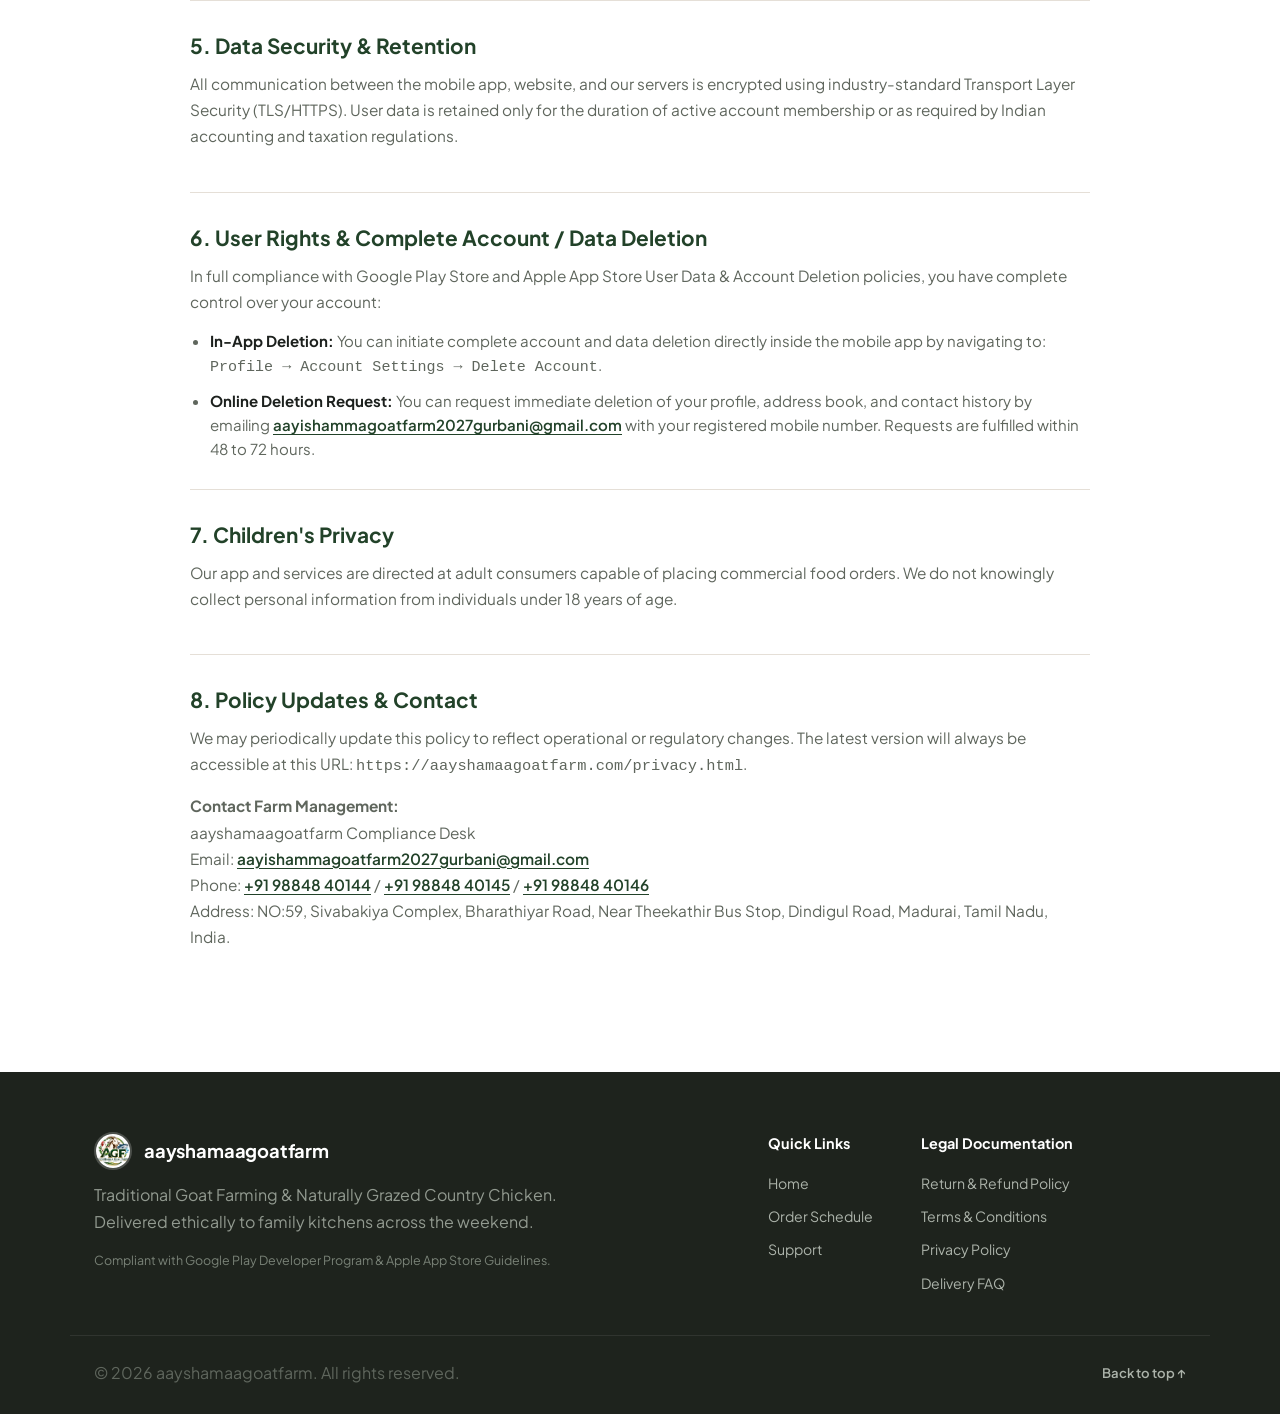
==== commit 65f1cb48: "Update official email to aayishammagoatfarm2027gurbani@gmail.com, add 3 official contact phone numbe" ====
--- a/privacy.html
+++ b/privacy.html
@@ -67,7 +67,7 @@
             <div class="policy-block">
               <h3>1. Who We Are</h3>
               <p><strong>aayshamaagoatfarm</strong> is an agricultural livestock e-commerce platform based in Tamil Nadu, India. Our mobile app enables verified customers to book farm-fresh raw goat meat, free-range country chicken, and meat cuts from Monday through Friday for scheduled refrigerated delivery every Saturday and Sunday.</p>
-              <p>For questions regarding this policy or our data practices, reach us at: <a href="mailto:privacy@aayshamaagoatfarm.com" class="text-link">privacy@aayshamaagoatfarm.com</a>.</p>
+              <p>For questions regarding this policy or our data practices, reach us at: <a href="mailto:aayishammagoatfarm2027gurbani@gmail.com" class="text-link">aayishammagoatfarm2027gurbani@gmail.com</a>.</p>
             </div>
 
             <div class="policy-block">
@@ -112,7 +112,7 @@
               <p>In full compliance with Google Play Store and Apple App Store User Data &amp; Account Deletion policies, you have complete control over your account:</p>
               <ul>
                 <li><strong>In-App Deletion:</strong> You can initiate complete account and data deletion directly inside the mobile app by navigating to: <code>Profile &rarr; Account Settings &rarr; Delete Account</code>.</li>
-                <li><strong>Online Deletion Request:</strong> You can request immediate deletion of your profile, address book, and contact history by emailing <a href="mailto:privacy@aayshamaagoatfarm.com" class="text-link">privacy@aayshamaagoatfarm.com</a> with your registered mobile number. Requests are fulfilled within 48 to 72 hours.</li>
+                <li><strong>Online Deletion Request:</strong> You can request immediate deletion of your profile, address book, and contact history by emailing <a href="mailto:aayishammagoatfarm2027gurbani@gmail.com" class="text-link">aayishammagoatfarm2027gurbani@gmail.com</a> with your registered mobile number. Requests are fulfilled within 48 to 72 hours.</li>
               </ul>
             </div>
 
@@ -126,9 +126,9 @@
               <p>We may periodically update this policy to reflect operational or regulatory changes. The latest version will always be accessible at this URL: <code>https://aayshamaagoatfarm.com/privacy.html</code>.</p>
               <p><strong>Contact Farm Management:</strong><br>
               aayshamaagoatfarm Compliance Desk<br>
-              Email: <a href="mailto:privacy@aayshamaagoatfarm.com" class="text-link">privacy@aayshamaagoatfarm.com</a> / <a href="mailto:support@aayshamaagoatfarm.com" class="text-link">support@aayshamaagoatfarm.com</a><br>
-              Phone: +91 98400 00000<br>
-              Tamil Nadu, India.
+              Email: <a href="mailto:aayishammagoatfarm2027gurbani@gmail.com" class="text-link">aayishammagoatfarm2027gurbani@gmail.com</a><br>
+              Phone: <a href="tel:+919884840144" class="text-link">+91 98848 40144</a> / <a href="tel:+919884840145" class="text-link">+91 98848 40145</a> / <a href="tel:+919884840146" class="text-link">+91 98848 40146</a><br>
+              Address: NO:59, Sivabakiya Complex, Bharathiyar Road, Near Theekathir Bus Stop, Dindigul Road, Madurai, Tamil Nadu, India.
               </p>
             </div>
 
